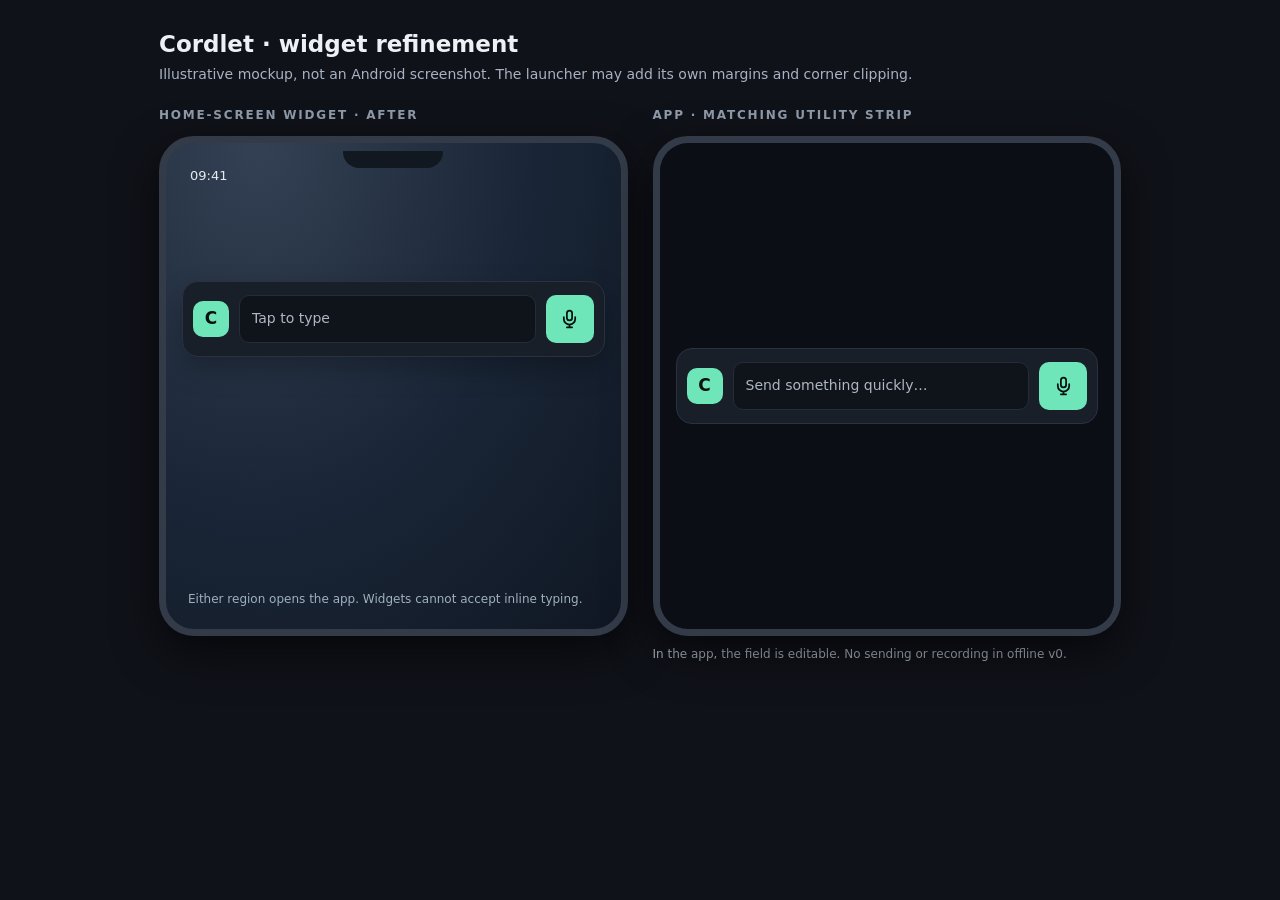
==== docs/widget-after-preview.html @ 76a92345 "docs: illustrate refined widget design" ====
<!doctype html><html lang="en"><head><meta charset="utf-8"><meta name="viewport" content="width=device-width,initial-scale=1"><title>Cordlet widget refinement — illustration</title><style>*{box-sizing:border-box}body{margin:0;background:#101219;color:#edf1f5;font:14px/1.4 system-ui,-apple-system,Segoe UI,sans-serif}.page{max-width:1010px;margin:0 auto;padding:28px 24px 36px}h1{font-size:23px;margin:0 0 5px}p{color:#a8b2c0;margin:0 0 22px}.compare{display:flex;gap:25px;align-items:flex-start}.panel{flex:1;min-width:0}.label{color:#8f9baa;font-size:12px;text-transform:uppercase;letter-spacing:.15em;font-weight:700;margin:0 0 12px}.phone{height:500px;border:7px solid #333b49;border-radius:35px;background:radial-gradient(ellipse at 20% 0%,#344154 0%,#192536 55%,#101723 100%);position:relative;overflow:hidden;padding:24px 16px;box-shadow:0 16px 45px #0009}.phone:before{content:"";position:absolute;top:8px;left:39%;width:22%;height:17px;background:#121820;border-radius:0 0 16px 16px}.clock{font-size:13px;color:#e3ebee;margin:0 0 96px 8px}.widget{width:100%;height:76px;display:flex;align-items:center;gap:10px;background:#191f29;border:1px solid #2a3140;border-radius:16px;padding:10px;box-shadow:0 12px 28px #0004}.brand{width:36px;height:36px;flex:none;display:grid;place-items:center;background:#6fe6ba;border-radius:10px;color:#07110e;font-size:17px;font-weight:900}.well{height:48px;min-width:0;flex:1;display:flex;align-items:center;border:1px solid #252c38;border-radius:10px;background:#0f131a;color:#aeb7c3;padding:0 12px;white-space:nowrap;overflow:hidden;text-overflow:ellipsis}.mic{width:48px;height:48px;flex:none;display:grid;place-items:center;border-radius:10px;background:#6fe6ba;color:#07110e}.mic svg{width:21px;height:21px;fill:none;stroke:currentColor;stroke-width:2;stroke-linecap:round;stroke-linejoin:round}.caption{position:absolute;bottom:21px;left:22px;right:22px;color:#9fb0bf;font-size:12px}.app{position:absolute;inset:0;background:#0b0e14;display:flex;align-items:center;padding:0 16px}.app .widget{box-shadow:none}.screen-note{margin-top:10px;color:#aab4c0;font-size:12px}@media(max-width:750px){.compare{flex-direction:column}.panel{width:100%}.phone{height:420px}.clock{margin-bottom:70px}}</style></head><body><main class="page"><h1>Cordlet · widget refinement</h1><p>Illustrative mockup, not an Android screenshot. The launcher may add its own margins and corner clipping.</p><div class="compare"><section class="panel"><div class="label">Home-screen widget · after</div><div class="phone"><div class="clock">09:41</div><div class="widget"><div class="brand">C</div><div class="well">Tap to type</div><div class="mic"><svg viewBox="0 0 24 24" aria-hidden="true"><rect x="9" y="3" width="6" height="11" rx="3"/><path d="M5.5 10.5v2a6.5 6.5 0 0 0 13 0v-2M12 19v3m-3 0h6"/></svg></div></div><div class="caption">Either region opens the app. Widgets cannot accept inline typing.</div></div></section><section class="panel"><div class="label">App · matching Utility Strip</div><div class="phone"><div class="app"><div class="widget"><div class="brand">C</div><div class="well">Send something quickly…</div><div class="mic"><svg viewBox="0 0 24 24" aria-hidden="true"><rect x="9" y="3" width="6" height="11" rx="3"/><path d="M5.5 10.5v2a6.5 6.5 0 0 0 13 0v-2M12 19v3m-3 0h6"/></svg></div></div></div></div><div class="screen-note">In the app, the field is editable. No sending or recording in offline v0.</div></section></div></main></body></html>
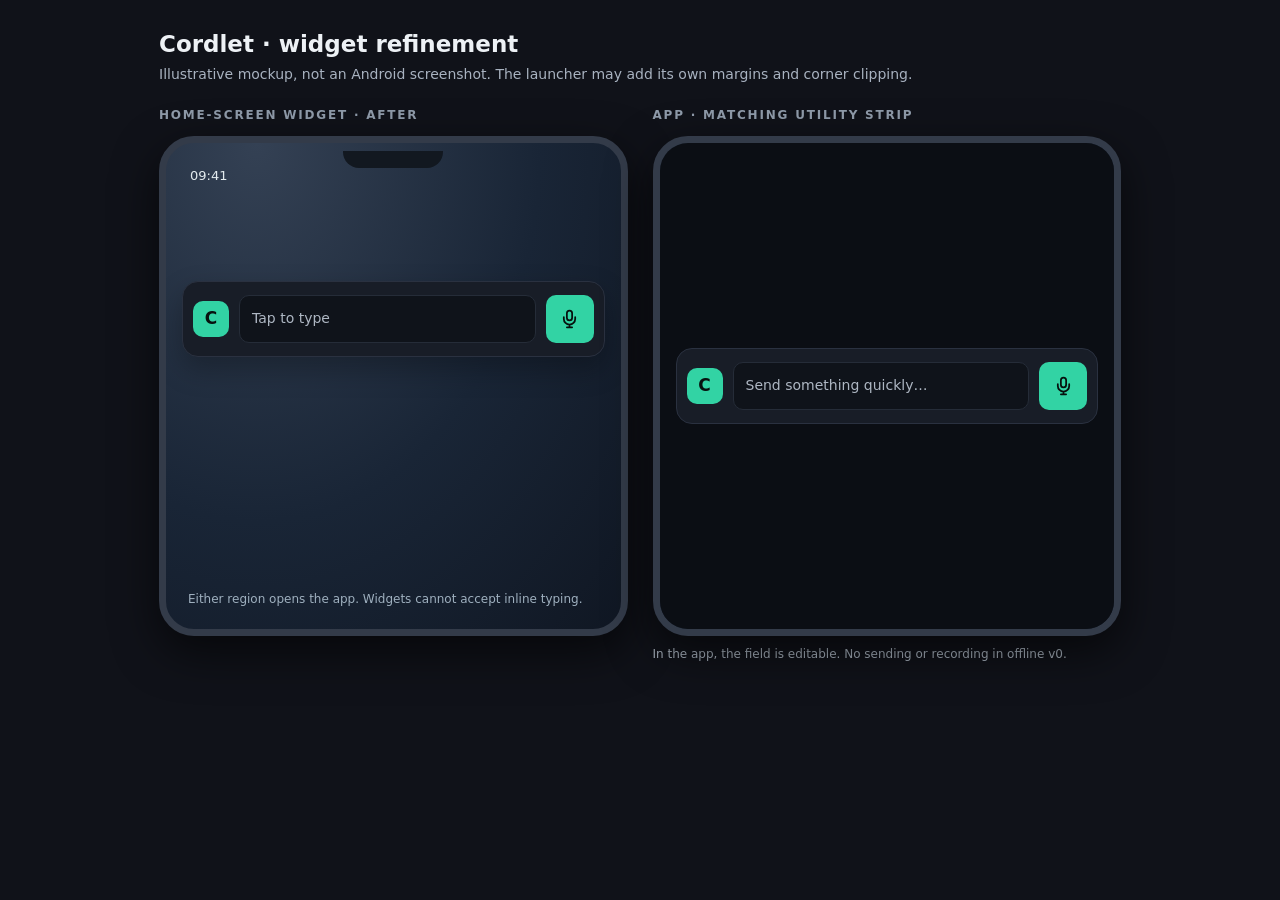
==== commit d6b2804d: "fix: align widget dimensions and palette with app" ====
--- a/docs/widget-after-preview.html
+++ b/docs/widget-after-preview.html
@@ -1 +1 @@
-<!doctype html><html lang="en"><head><meta charset="utf-8"><meta name="viewport" content="width=device-width,initial-scale=1"><title>Cordlet widget refinement — illustration</title><style>*{box-sizing:border-box}body{margin:0;background:#101219;color:#edf1f5;font:14px/1.4 system-ui,-apple-system,Segoe UI,sans-serif}.page{max-width:1010px;margin:0 auto;padding:28px 24px 36px}h1{font-size:23px;margin:0 0 5px}p{color:#a8b2c0;margin:0 0 22px}.compare{display:flex;gap:25px;align-items:flex-start}.panel{flex:1;min-width:0}.label{color:#8f9baa;font-size:12px;text-transform:uppercase;letter-spacing:.15em;font-weight:700;margin:0 0 12px}.phone{height:500px;border:7px solid #333b49;border-radius:35px;background:radial-gradient(ellipse at 20% 0%,#344154 0%,#192536 55%,#101723 100%);position:relative;overflow:hidden;padding:24px 16px;box-shadow:0 16px 45px #0009}.phone:before{content:"";position:absolute;top:8px;left:39%;width:22%;height:17px;background:#121820;border-radius:0 0 16px 16px}.clock{font-size:13px;color:#e3ebee;margin:0 0 96px 8px}.widget{width:100%;height:76px;display:flex;align-items:center;gap:10px;background:#191f29;border:1px solid #2a3140;border-radius:16px;padding:10px;box-shadow:0 12px 28px #0004}.brand{width:36px;height:36px;flex:none;display:grid;place-items:center;background:#6fe6ba;border-radius:10px;color:#07110e;font-size:17px;font-weight:900}.well{height:48px;min-width:0;flex:1;display:flex;align-items:center;border:1px solid #252c38;border-radius:10px;background:#0f131a;color:#aeb7c3;padding:0 12px;white-space:nowrap;overflow:hidden;text-overflow:ellipsis}.mic{width:48px;height:48px;flex:none;display:grid;place-items:center;border-radius:10px;background:#6fe6ba;color:#07110e}.mic svg{width:21px;height:21px;fill:none;stroke:currentColor;stroke-width:2;stroke-linecap:round;stroke-linejoin:round}.caption{position:absolute;bottom:21px;left:22px;right:22px;color:#9fb0bf;font-size:12px}.app{position:absolute;inset:0;background:#0b0e14;display:flex;align-items:center;padding:0 16px}.app .widget{box-shadow:none}.screen-note{margin-top:10px;color:#aab4c0;font-size:12px}@media(max-width:750px){.compare{flex-direction:column}.panel{width:100%}.phone{height:420px}.clock{margin-bottom:70px}}</style></head><body><main class="page"><h1>Cordlet · widget refinement</h1><p>Illustrative mockup, not an Android screenshot. The launcher may add its own margins and corner clipping.</p><div class="compare"><section class="panel"><div class="label">Home-screen widget · after</div><div class="phone"><div class="clock">09:41</div><div class="widget"><div class="brand">C</div><div class="well">Tap to type</div><div class="mic"><svg viewBox="0 0 24 24" aria-hidden="true"><rect x="9" y="3" width="6" height="11" rx="3"/><path d="M5.5 10.5v2a6.5 6.5 0 0 0 13 0v-2M12 19v3m-3 0h6"/></svg></div></div><div class="caption">Either region opens the app. Widgets cannot accept inline typing.</div></div></section><section class="panel"><div class="label">App · matching Utility Strip</div><div class="phone"><div class="app"><div class="widget"><div class="brand">C</div><div class="well">Send something quickly…</div><div class="mic"><svg viewBox="0 0 24 24" aria-hidden="true"><rect x="9" y="3" width="6" height="11" rx="3"/><path d="M5.5 10.5v2a6.5 6.5 0 0 0 13 0v-2M12 19v3m-3 0h6"/></svg></div></div></div></div><div class="screen-note">In the app, the field is editable. No sending or recording in offline v0.</div></section></div></main></body></html>+<!doctype html><html lang="en"><head><meta charset="utf-8"><meta name="viewport" content="width=device-width,initial-scale=1"><title>Cordlet widget refinement — illustration</title><style>*{box-sizing:border-box}body{margin:0;background:#101219;color:#edf1f5;font:14px/1.4 system-ui,-apple-system,Segoe UI,sans-serif}.page{max-width:1010px;margin:0 auto;padding:28px 24px 36px}h1{font-size:23px;margin:0 0 5px}p{color:#a8b2c0;margin:0 0 22px}.compare{display:flex;gap:25px;align-items:flex-start}.panel{flex:1;min-width:0}.label{color:#8f9baa;font-size:12px;text-transform:uppercase;letter-spacing:.15em;font-weight:700;margin:0 0 12px}.phone{height:500px;border:7px solid #333b49;border-radius:35px;background:radial-gradient(ellipse at 20% 0%,#344154 0%,#192536 55%,#101723 100%);position:relative;overflow:hidden;padding:24px 16px;box-shadow:0 16px 45px #0009}.phone:before{content:"";position:absolute;top:8px;left:39%;width:22%;height:17px;background:#121820;border-radius:0 0 16px 16px}.clock{font-size:13px;color:#e3ebee;margin:0 0 96px 8px}.widget{width:100%;height:76px;display:flex;align-items:center;gap:10px;background:#181d27;border:1px solid #2a3140;border-radius:16px;padding:10px;box-shadow:0 12px 28px #0004}.brand{width:36px;height:36px;flex:none;display:grid;place-items:center;background:#32d3a4;border-radius:10px;color:#07110e;font-size:17px;font-weight:900}.well{height:48px;min-width:0;flex:1;display:flex;align-items:center;border:1px solid #252c38;border-radius:10px;background:#0f131a;color:#aeb7c3;padding:0 12px;white-space:nowrap;overflow:hidden;text-overflow:ellipsis}.mic{width:48px;height:48px;flex:none;display:grid;place-items:center;border-radius:10px;background:#32d3a4;color:#07110e}.mic svg{width:21px;height:21px;fill:none;stroke:currentColor;stroke-width:2;stroke-linecap:round;stroke-linejoin:round}.caption{position:absolute;bottom:21px;left:22px;right:22px;color:#9fb0bf;font-size:12px}.app{position:absolute;inset:0;background:#0b0e14;display:flex;align-items:center;padding:0 16px}.app .widget{box-shadow:none}.screen-note{margin-top:10px;color:#aab4c0;font-size:12px}@media(max-width:750px){.compare{flex-direction:column}.panel{width:100%}.phone{height:420px}.clock{margin-bottom:70px}}</style></head><body><main class="page"><h1>Cordlet · widget refinement</h1><p>Illustrative mockup, not an Android screenshot. The launcher may add its own margins and corner clipping.</p><div class="compare"><section class="panel"><div class="label">Home-screen widget · after</div><div class="phone"><div class="clock">09:41</div><div class="widget"><div class="brand">C</div><div class="well">Tap to type</div><div class="mic"><svg viewBox="0 0 24 24" aria-hidden="true"><rect x="9" y="3" width="6" height="11" rx="3"/><path d="M5.5 10.5v2a6.5 6.5 0 0 0 13 0v-2M12 19v3m-3 0h6"/></svg></div></div><div class="caption">Either region opens the app. Widgets cannot accept inline typing.</div></div></section><section class="panel"><div class="label">App · matching Utility Strip</div><div class="phone"><div class="app"><div class="widget"><div class="brand">C</div><div class="well">Send something quickly…</div><div class="mic"><svg viewBox="0 0 24 24" aria-hidden="true"><rect x="9" y="3" width="6" height="11" rx="3"/><path d="M5.5 10.5v2a6.5 6.5 0 0 0 13 0v-2M12 19v3m-3 0h6"/></svg></div></div></div></div><div class="screen-note">In the app, the field is editable. No sending or recording in offline v0.</div></section></div></main></body></html>
